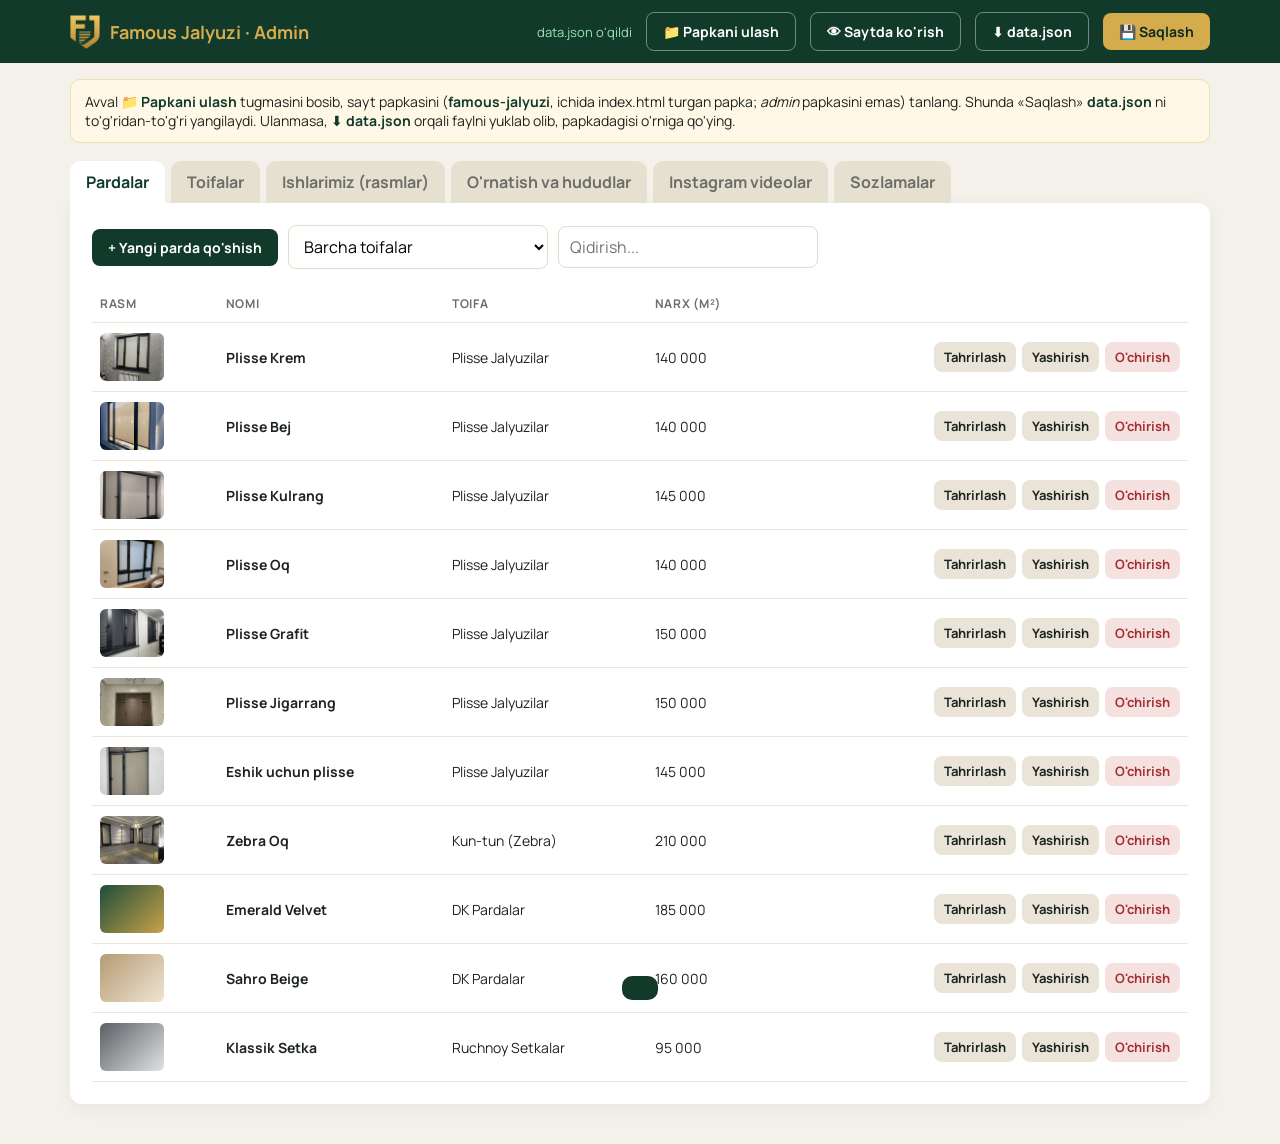
==== admin/index.html @ 42c47791 "Admin /admin manzilida; kalkulyator va Instagram tugmasi olib tashlandi Co-Authored-By: Claude Opus " ====
<!doctype html>
<html lang="uz">
<head>
<meta charset="utf-8">
<meta name="viewport" content="width=device-width, initial-scale=1">
<meta name="robots" content="noindex,nofollow">
<link rel="icon" type="image/png" href="../images/favicon.png">
<title>Admin | Famous Jalyuzi</title>
<link href="https://fonts.googleapis.com/css2?family=Manrope:wght@400;500;600;700;800&display=swap" rel="stylesheet">
<style>
:root{--green:#123a2b;--green-2:#1b4a37;--gold:#d4ac4c;--cream:#f6efdf;--line:#e3dccb;--ink:#1d2420;--muted:#6b6f68;--red:#a33030}
*{box-sizing:border-box}
body{margin:0;font-family:Manrope,system-ui,sans-serif;background:#f4f1ea;color:var(--ink)}
button,input,select,textarea{font:inherit}
.top{background:var(--green);color:#fff;position:sticky;top:0;z-index:10}
.top__in{max-width:1180px;margin:auto;padding:12px 20px;display:flex;align-items:center;gap:14px;flex-wrap:wrap}
.top h1{font-size:18px;margin:0 auto 0 0;color:var(--gold)}
.st{font-size:13px;color:#c9d6cc}
.st.dirty{color:#ffd27a}.st.ok{color:#9be3b5}
.btn{border:0;border-radius:8px;padding:9px 16px;font-weight:700;cursor:pointer;font-size:14px;background:#e9e4d7;color:var(--ink)}
.btn:hover{filter:brightness(.96)}
.btn--gold{background:var(--gold);color:#0c2a1f}
.btn--green{background:var(--green);color:#fff}
.btn--ghost{background:transparent;color:#fff;border:1.5px solid rgba(255,255,255,.4)}
.btn--red{background:#f6e1e1;color:var(--red)}
.btn--sm{padding:6px 10px;font-size:13px}
.tabs{max-width:1180px;margin:18px auto 0;padding:0 20px;display:flex;gap:6px;flex-wrap:wrap}
.tab{padding:10px 16px;border-radius:10px 10px 0 0;background:#e6e0d1;border:0;cursor:pointer;font-weight:700;color:var(--muted)}
.tab.on{background:#fff;color:var(--green)}
.panel{max-width:1180px;margin:0 auto 40px;padding:0 20px}
.box{background:#fff;border-radius:0 12px 12px 12px;padding:22px;box-shadow:0 4px 18px rgba(0,0,0,.05)}
.note{background:#fff8e6;border:1px solid #f0dfaf;border-radius:10px;padding:12px 14px;margin:16px auto 0;max-width:1140px;font-size:14px}
.note b{color:var(--green)}
.bar{display:flex;gap:10px;align-items:center;flex-wrap:wrap;margin-bottom:16px}
.bar input,.bar select{max-width:260px}
table{width:100%;border-collapse:collapse}
th,td{text-align:left;padding:10px 8px;border-bottom:1px solid #eee7d8;vertical-align:middle;font-size:14px}
th{font-size:12px;text-transform:uppercase;letter-spacing:.06em;color:var(--muted)}
.th{width:64px;height:48px;border-radius:6px;object-fit:cover;background:linear-gradient(135deg,var(--c1,#ccc),var(--c2,#eee));display:block}
.acts{display:flex;gap:6px;justify-content:flex-end;flex-wrap:wrap}
.muted{color:var(--muted)}
.off{opacity:.45}
label{display:grid;gap:5px;font-size:13px;font-weight:700;color:#3b423d}
input,select,textarea{width:100%;border:1.5px solid var(--line);border-radius:8px;padding:9px 11px;background:#fff;outline:none}
input:focus,select:focus,textarea:focus{border-color:var(--gold)}
input[type=color]{padding:2px;height:40px}
input[type=checkbox]{width:auto}
.chk{display:flex;align-items:center;gap:8px;font-weight:600}
.g2{display:grid;grid-template-columns:1fr 1fr;gap:14px}
.g3{display:grid;grid-template-columns:1fr 1fr 1fr;gap:14px}
.form{display:grid;gap:14px}
.dlg{position:fixed;inset:0;background:rgba(10,30,22,.55);display:none;place-items:center;z-index:20;padding:16px}
.dlg.open{display:grid}
.dlg__b{background:#fff;border-radius:14px;padding:24px;width:min(560px,100%);max-height:92vh;overflow:auto}
.dlg__b h2{margin:0 0 14px;color:var(--green)}
.pv{display:flex;gap:12px;align-items:center}
.pv img,.pv .ph{width:120px;height:90px;object-fit:cover;border-radius:8px;background:#eee}
.vid{display:flex;align-items:center;gap:12px;padding:12px;border:1px solid #eee7d8;border-radius:10px;margin-bottom:10px}
.vid__i{width:44px;height:44px;border-radius:10px;flex:none;background:radial-gradient(circle at 30% 107%,#fdf497 0%,#fd5949 45%,#d6249f 60%,#285aeb 90%)}
.vid__t{flex:1;min-width:0}
.vid__t a{font-size:13px;color:var(--muted);word-break:break-all}
.toast{position:fixed;left:50%;bottom:20px;transform:translateX(-50%) translateY(120px);background:var(--green);color:#fff;padding:12px 18px;border-radius:10px;font-weight:600;transition:.3s;z-index:30;max-width:90vw}
.toast.on{transform:translateX(-50%)}
.toast.bad{background:var(--red)}
.ggrid{display:grid;grid-template-columns:repeat(auto-fill,minmax(170px,1fr));gap:14px}
.gi{border:1px solid #eee7d8;border-radius:10px;overflow:hidden;background:#faf8f3}
.gi img{width:100%;aspect-ratio:3/4;object-fit:cover;display:block}
.gi input{border:0;border-top:1px solid #eee7d8;border-radius:0;font-size:13px}
.gi .acts{padding:6px;justify-content:space-between}
.vpv{width:120px;aspect-ratio:9/16;flex:none;position:relative;overflow:hidden;border-radius:10px;background:#111}
.vpv iframe{position:absolute;left:-21.11%;top:-56px;width:142.22%;height:calc(100% + 476px);border:0;pointer-events:none}
.err{color:var(--red);font-size:13px;font-weight:600;min-height:1em}
@media(max-width:700px){.g2,.g3{grid-template-columns:1fr}.hide-sm{display:none}}
</style>
</head>
<body>

<div class="top"><div class="top__in">
  <h1 style="display:flex;align-items:center;gap:10px"><img src="../images/logo.png" alt="" style="height:34px">Famous Jalyuzi · Admin</h1>
  <span class="st" id="st">Yuklanmoqda...</span>
  <button class="btn btn--ghost" id="bConnect">📁 Papkani ulash</button>
  <button class="btn btn--ghost" id="bPreview">👁 Saytda ko'rish</button>
  <button class="btn btn--ghost" id="bDownload" title="data.json faylini yuklab olish">⬇ data.json</button>
  <button class="btn btn--gold" id="bSave">💾 Saqlash</button>
</div></div>

<div class="note" id="note"></div>

<div class="tabs" role="tablist">
  <button class="tab on" data-tab="prod">Pardalar</button>
  <button class="tab" data-tab="cats">Toifalar</button>
  <button class="tab" data-tab="gal">Ishlarimiz (rasmlar)</button>
  <button class="tab" data-tab="info">O'rnatish va hududlar</button>
  <button class="tab" data-tab="vids">Instagram videolar</button>
  <button class="tab" data-tab="set">Sozlamalar</button>
</div>

<div class="panel">
  <section class="box" data-p="prod">
    <div class="bar">
      <button class="btn btn--green" id="addProd">+ Yangi parda qo'shish</button>
      <select id="fCat"></select>
      <input id="fQ" placeholder="Qidirish...">
    </div>
    <table><thead><tr><th>Rasm</th><th>Nomi</th><th class="hide-sm">Toifa</th><th>Narx (m²)</th><th></th></tr></thead><tbody id="tProd"></tbody></table>
  </section>

  <section class="box" data-p="cats" hidden>
    <div class="bar"><button class="btn btn--green" id="addCat">+ Yangi toifa</button><span class="muted">“Bosh sahifada” belgilangan toifalar “Eng xaridorgir toifalar” blokida chiqadi.</span></div>
    <table><thead><tr><th>Rasm</th><th>Nomi</th><th>Mahsulot</th><th>Bosh sahifada</th><th></th></tr></thead><tbody id="tCat"></tbody></table>
  </section>

  <section class="box" data-p="vids" hidden>
    <form class="form" id="vForm">
      <div class="g2">
        <label>Instagram havolasi (Reels yoki post)<input id="vUrl" placeholder="https://www.instagram.com/reel/XXXXXXXX/" required></label>
        <label>Sarlavha (ixtiyoriy)<input id="vTitle" placeholder="Masalan: Plisse o'rnatish"></label>
      </div>
      <div><button class="btn btn--green">+ Video qo'shish</button> <span class="err" id="vErr"></span></div>
    </form>
    <p class="muted">Instagram'da videoni oching → “…” → <b>Havolani nusxalash</b> → shu yerga qo'ying. Saytda faqat videoning o'zi chiqadi (Instagram sarlavhasi va izohlarsiz). Sahifa ochiq (public) bo'lishi kerak.</p>
    <div id="vList"></div>
  </section>

  <section class="box" data-p="gal" hidden>
    <div class="bar">
      <label class="btn btn--green" style="display:inline-block;cursor:pointer">+ Rasm qo'shish<input type="file" accept="image/*" id="gFile" multiple hidden></label>
      <span class="muted">Bir nechta rasmni birdan tanlash mumkin. «Bizning ishlar» bo'limida chiqadi.</span>
    </div>
    <div class="ggrid" id="gList"></div>
  </section>

  <section class="box" data-p="info" hidden>
    <form class="form" id="iForm">
      <label>O'rnatish qadamlari — har qatorda bitta: <i>Sarlavha | matn</i><textarea rows="6" data-i="steps"></textarea></label>
      <label>O'lchash bo'yicha maslahatlar — har qatorda bitta: <i>Sarlavha | matn</i><textarea rows="7" data-i="measureTips"></textarea></label>
      <label>Xizmat hududlari (joy nomlari) — har qatorda bitta<textarea rows="8" data-i="areas"></textarea></label>
      <label>Hududlar ostidagi izoh<input data-i="areasNote"></label>
    </form>
  </section>

  <section class="box" data-p="set" hidden>
    <form class="form" id="sForm"></form>
  </section>
</div>

<div class="dlg" id="dProd"><div class="dlg__b">
  <h2 id="dpT">Parda</h2>
  <form class="form" id="pForm">
    <label>Nomi<input name="name" required></label>
    <div class="g2">
      <label>Toifa<select name="cat" id="pCat"></select></label>
      <label>Narx, so'm / m²<input name="price" type="number" min="0" step="1000"></label>
    </div>
    <label>Qisqa tavsif<textarea name="desc" rows="2"></textarea></label>
    <div class="pv"><img id="pImg" alt="" hidden><div class="ph" id="pPh"></div>
      <div class="form" style="gap:8px"><label>Rasm<input type="file" accept="image/*" id="pFile"></label><button type="button" class="btn btn--sm btn--red" id="pImgDel">Rasmni olib tashlash</button></div>
    </div>
    <div class="g3">
      <label>Rang 1 (rasm bo'lmasa)<input type="color" name="c1"></label>
      <label>Rang 2<input type="color" name="c2"></label>
      <label class="chk" style="align-self:end"><input type="checkbox" name="hidden"> Saytda yashirish</label>
    </div>
    <div class="acts"><button type="button" class="btn" data-x>Bekor</button><button class="btn btn--gold">Tayyor</button></div>
  </form>
</div></div>

<div class="dlg" id="dCat"><div class="dlg__b">
  <h2>Toifa</h2>
  <form class="form" id="cForm">
    <label>Nomi<input name="name" required></label>
    <div class="g3">
      <label>Chizma turi<select name="style">
        <option value="drape">Parda (DK)</option><option value="pleat">Plisse</option><option value="roll">Rulon</option>
        <option value="zebra">Zebra</option><option value="mesh">Setka</option><option value="slats">Jalyuzi</option></select></label>
      <label>Rang 1<input type="color" name="c1"></label>
      <label>Rang 2<input type="color" name="c2"></label>
    </div>
    <div class="pv"><img id="cImg" alt="" hidden><div class="ph" id="cPh"></div>
      <div class="form" style="gap:8px"><label>Rasm<input type="file" accept="image/*" id="cFile"></label><button type="button" class="btn btn--sm btn--red" id="cImgDel">Rasmni olib tashlash</button></div>
    </div>
    <label class="chk"><input type="checkbox" name="featured"> Bosh sahifadagi “Eng xaridorgir toifalar”da ko'rsatish</label>
    <div class="acts"><button type="button" class="btn" data-x>Bekor</button><button class="btn btn--gold">Tayyor</button></div>
  </form>
</div></div>

<div class="toast" id="toast"></div>

<script>
(function(){
"use strict";
var DRAFT="fj_admin_draft", PREVIEW="fj_preview";
var data=null, dir=null, dirty=false, editP=null, editC=null, pImg="", cImg="";

function $(s,r){return (r||document).querySelector(s)}
function $$(s,r){return Array.prototype.slice.call((r||document).querySelectorAll(s))}
function esc(s){return String(s==null?"":s).replace(/[&<>"']/g,function(c){return {"&":"&amp;","<":"&lt;",">":"&gt;",'"':"&quot;","'":"&#39;"}[c]})}
function fmt(n){return String(n||0).replace(/\B(?=(\d{3})+(?!\d))/g," ")}
function uid(){return Date.now().toString(36)+Math.random().toString(36).slice(2,6)}
function slug(s){return String(s).toLowerCase().replace(/['`ʻʼ’]/g,"").replace(/[^a-z0-9]+/g,"-").replace(/^-|-$/g,"")||"rasm"}
function toast(m,bad){var t=$("#toast");t.textContent=m;t.className="toast on"+(bad?" bad":"");clearTimeout(toast.t);toast.t=setTimeout(function(){t.className="toast"},3500)}
function catOf(id){return data.categories.filter(function(c){return c.id===id})[0]||{}}
function igPermalink(url){
  var m=String(url||"").match(/instagram\.com\/(?:[A-Za-z0-9_.]+\/)?(p|reel|reels|tv)\/([A-Za-z0-9_-]+)/i);
  if(!m) return null; var k=m[1].toLowerCase()==="reels"?"reel":m[1].toLowerCase();
  return "https://www.instagram.com/"+k+"/"+m[2]+"/";
}
function norm(d){
  d=d||{}; d.settings=d.settings||{}; ["categories","products","videos","gallery","steps","measureTips","areas"].forEach(function(k){ d[k]=d[k]||[]; }); return d;
}

/* holat */
function setSt(t,cls){var s=$("#st");s.textContent=t;s.className="st "+(cls||"")}
function touch(){
  dirty=true; setSt("Saqlanmagan o'zgarishlar bor","dirty");
  try{localStorage.setItem(DRAFT,JSON.stringify(data))}catch(e){}
}
window.addEventListener("beforeunload",function(e){ if(dirty){e.preventDefault();e.returnValue=""} });

function renderNote(){
  var n=$("#note");
  if(dir) n.innerHTML="✅ Papka ulangan: <b>"+esc(dir.name)+"</b>. «Saqlash» bosilganda <b>data.json</b> va rasmlar shu papkaga yoziladi.";
  else n.innerHTML="Avval <b>📁 Papkani ulash</b> tugmasini bosib, sayt papkasini (<b>famous-jalyuzi</b>, ichida index.html turgan papka; <i>admin</i> papkasini emas) tanlang. Shunda «Saqlash» <b>data.json</b> ni to'g'ridan-to'g'ri yangilaydi. Ulanmasa, <b>⬇ data.json</b> orqali faylni yuklab olib, papkadagisi o'rniga qo'ying.";
}

/* rasmni kichraytirish (900px, jpeg) */
function resize(file){
  return new Promise(function(res,rej){
    var fr=new FileReader();
    fr.onload=function(){ var im=new Image(); im.onload=function(){
      var max=1200, w=im.width, h=im.height, k=Math.min(1,max/Math.max(w,h));
      var c=document.createElement("canvas"); c.width=Math.round(w*k); c.height=Math.round(h*k);
      c.getContext("2d").drawImage(im,0,0,c.width,c.height); res(c.toDataURL("image/jpeg",.82));
    }; im.onerror=rej; im.src=fr.result; };
    fr.onerror=rej; fr.readAsDataURL(file);
  });
}
function imgSrc(p){ p=p||""; return (!p||/^(data:|https?:|blob:|\/)/.test(p))?p:"../"+p; }  /* admin /admin/ ichida turadi */

/* PARDALAR */
function fillCatSel(sel,val,all){
  sel.innerHTML=(all?'<option value="">Barcha toifalar</option>':"")+data.categories.map(function(c){return '<option value="'+esc(c.id)+'">'+esc(c.name)+'</option>'}).join("");
  if(val!=null) sel.value=val;
}
function renderProd(){
  var f=$("#fCat").value, q=$("#fQ").value.trim().toLowerCase();
  var list=data.products.filter(function(p){return (!f||p.cat===f)&&(!q||String(p.name).toLowerCase().indexOf(q)>=0)});
  $("#tProd").innerHTML=list.map(function(p){
    var c=catOf(p.cat);
    var th=p.img?'<img class="th" src="'+esc(imgSrc(p.img))+'" alt="">':'<span class="th" style="--c1:'+esc(p.c1||c.c1)+';--c2:'+esc(p.c2||c.c2)+'"></span>';
    return '<tr class="'+(p.hidden?"off":"")+'"><td>'+th+'</td><td><b>'+esc(p.name)+'</b>'+(p.hidden?' <span class="muted">(yashirin)</span>':'')+'</td><td class="hide-sm">'+esc(c.name||"—")+'</td><td>'+(p.price?fmt(p.price):"—")+'</td>'+
      '<td><div class="acts"><button class="btn btn--sm" data-pe="'+esc(p.id)+'">Tahrirlash</button><button class="btn btn--sm" data-ph="'+esc(p.id)+'">'+(p.hidden?"Ko'rsatish":"Yashirish")+'</button><button class="btn btn--sm btn--red" data-pd="'+esc(p.id)+'">O\'chirish</button></div></td></tr>';
  }).join("")||'<tr><td colspan="5" class="muted">Hali parda yo\'q. «+ Yangi parda qo\'shish» ni bosing.</td></tr>';
}
function showPv(img,el,ph){ el.hidden=!img; ph.hidden=!!img; if(img) el.src=imgSrc(img); }
function openProd(id){
  if(!data.categories.length){ toast("Avval «Toifalar» bo'limida toifa qo'shing",true); return; }
  editP=id; var p=data.products.filter(function(x){return x.id===id})[0]||{};
  var f=$("#pForm"); fillCatSel($("#pCat"),p.cat||($("#fCat").value||data.categories[0].id));
  var c=catOf(f.cat.value);
  f.name.value=p.name||""; f.price.value=p.price||""; f.desc.value=p.desc||"";
  f.c1.value=p.c1||c.c1||"#b9a98c"; f.c2.value=p.c2||c.c2||"#efe8da"; f.hidden.checked=!!p.hidden;
  pImg=p.img||""; showPv(pImg,$("#pImg"),$("#pPh")); $("#pFile").value="";
  $("#dpT").textContent=id?"Pardani tahrirlash":"Yangi parda";
  $("#dProd").classList.add("open"); f.name.focus();
}
$("#pForm").addEventListener("submit",function(e){
  e.preventDefault(); var f=e.target;
  var p=data.products.filter(function(x){return x.id===editP})[0];
  if(!p){ p={id:slug(f.name.value)+"-"+uid()}; data.products.unshift(p); }
  p.name=f.name.value.trim(); p.cat=f.cat.value; p.price=+f.price.value||0; p.desc=f.desc.value.trim();
  p.c1=f.c1.value; p.c2=f.c2.value; p.img=pImg; p.hidden=f.hidden.checked;
  $("#dProd").classList.remove("open"); touch(); renderAll(); toast("Parda saqlandi (oxirida «💾 Saqlash» ni bosing)");
});
$("#pFile").addEventListener("change",function(e){ var fl=e.target.files[0]; if(!fl) return; resize(fl).then(function(d){ pImg=d; showPv(pImg,$("#pImg"),$("#pPh")); }).catch(function(){toast("Rasmni o'qib bo'lmadi",true)}); });
$("#pImgDel").addEventListener("click",function(){ pImg=""; showPv("",$("#pImg"),$("#pPh")); $("#pFile").value=""; });

/* TOIFALAR */
function renderCats(){
  $("#tCat").innerHTML=data.categories.map(function(c,i){
    var n=data.products.filter(function(p){return p.cat===c.id}).length;
    var th=c.img?'<img class="th" src="'+esc(imgSrc(c.img))+'" alt="">':'<span class="th" style="--c1:'+esc(c.c1)+';--c2:'+esc(c.c2)+'"></span>';
    return '<tr><td>'+th+'</td><td><b>'+esc(c.name)+'</b></td><td>'+n+'</td><td><input type="checkbox" data-cf="'+esc(c.id)+'"'+(c.featured?" checked":"")+'></td>'+
      '<td><div class="acts"><button class="btn btn--sm" data-cu="'+i+'" '+(i?"":"disabled")+'>↑</button><button class="btn btn--sm" data-ce="'+esc(c.id)+'">Tahrirlash</button><button class="btn btn--sm btn--red" data-cd="'+esc(c.id)+'">O\'chirish</button></div></td></tr>';
  }).join("")||'<tr><td colspan="5" class="muted">Toifa yo\'q.</td></tr>';
}
function openCat(id){
  editC=id; var c=data.categories.filter(function(x){return x.id===id})[0]||{style:"drape",c1:"#1f4d3a",c2:"#c9a24a"};
  var f=$("#cForm"); f.name.value=c.name||""; f.style.value=c.style||"roll"; f.c1.value=c.c1||"#b9a98c"; f.c2.value=c.c2||"#efe8da"; f.featured.checked=!!c.featured;
  cImg=c.img||""; showPv(cImg,$("#cImg"),$("#cPh")); $("#cFile").value="";
  $("#dCat").classList.add("open"); f.name.focus();
}
$("#cForm").addEventListener("submit",function(e){
  e.preventDefault(); var f=e.target;
  var c=data.categories.filter(function(x){return x.id===editC})[0];
  if(!c){ var id=slug(f.name.value); if(data.categories.some(function(x){return x.id===id})) id+="-"+uid(); c={id:id}; data.categories.push(c); }
  c.name=f.name.value.trim(); c.style=f.style.value; c.c1=f.c1.value; c.c2=f.c2.value; c.img=cImg; c.featured=f.featured.checked;
  $("#dCat").classList.remove("open"); touch(); renderAll();
});
$("#cFile").addEventListener("change",function(e){ var fl=e.target.files[0]; if(!fl) return; resize(fl).then(function(d){ cImg=d; showPv(cImg,$("#cImg"),$("#cPh")); }); });
$("#cImgDel").addEventListener("click",function(){ cImg=""; showPv("",$("#cImg"),$("#cPh")); $("#cFile").value=""; });

/* VIDEOLAR */
function renderVids(){
  $("#vList").innerHTML=data.videos.map(function(v,i){
    var ok=igPermalink(v.url);
    return '<div class="vid">'+(ok?'<div class="vpv"><iframe src="'+esc(ok)+'embed/" loading="lazy" scrolling="no" title="Video"></iframe></div>':'<span class="vid__i"></span>')+'<div class="vid__t"><b>'+esc(v.title||"Sarlavhasiz video")+'</b><br><a href="'+esc(v.url)+'" target="_blank" rel="noopener">'+esc(v.url)+'</a>'+(ok?"":' <span class="err">havola noto\'g\'ri</span>')+'</div>'+
      '<div class="acts"><button class="btn btn--sm" data-vu="'+i+'" '+(i?"":"disabled")+'>↑</button><button class="btn btn--sm" data-vt="'+i+'">Sarlavha</button><button class="btn btn--sm btn--red" data-vd="'+i+'">O\'chirish</button></div></div>';
  }).join("")||'<p class="muted">Hali video qo\'shilmagan.</p>';
}
$("#vForm").addEventListener("submit",function(e){
  e.preventDefault(); var u=$("#vUrl").value.trim(), link=igPermalink(u);
  if(!link){ $("#vErr").textContent="Bu Instagram post yoki Reels havolasi emas"; return; }
  if(data.videos.some(function(v){return igPermalink(v.url)===link})){ $("#vErr").textContent="Bu video allaqachon qo'shilgan"; return; }
  $("#vErr").textContent=""; data.videos.unshift({id:uid(),url:link,title:$("#vTitle").value.trim()});
  $("#vUrl").value=""; $("#vTitle").value=""; touch(); renderVids(); toast("Video qo'shildi");
});

/* ISHLARIMIZ (galereya) */
function renderGal(){
  $("#gList").innerHTML=data.gallery.map(function(g,i){
    return '<div class="gi"><img src="'+esc(imgSrc(g.img))+'" alt=""><input data-gt="'+i+'" value="'+esc(g.title||"")+'" placeholder="Izoh (masalan: Plisse, Yunusobod)">'+
      '<div class="acts"><span><button class="btn btn--sm" data-gu="'+i+'" '+(i?"":"disabled")+'>←</button> <button class="btn btn--sm" data-gd2="'+i+'" '+(i<data.gallery.length-1?"":"disabled")+'>→</button></span><button class="btn btn--sm btn--red" data-gd="'+i+'">O\'chirish</button></div></div>';
  }).join("")||'<p class="muted">Hali rasm yo\'q.</p>';
}
$("#gFile").addEventListener("change",async function(e){
  var fs=Array.prototype.slice.call(e.target.files);
  for(var i=0;i<fs.length;i++){ try{ data.gallery.unshift({img:await resize(fs[i]),title:""}); }catch(x){ toast("Rasmni o'qib bo'lmadi",true); } }
  e.target.value=""; touch(); renderGal(); if(fs.length) toast(fs.length+" ta rasm qo'shildi");
});
$("#gList").addEventListener("input",function(e){ var i=e.target.dataset.gt; if(i==null) return; data.gallery[+i].title=e.target.value; touch(); });

/* O'RNATISH VA HUDUDLAR */
function toLines(a){ return (a||[]).map(function(x){ return typeof x==="string"?x:(x.title+(x.text?" | "+x.text:"")); }).join("\n"); }
function fromPairs(t){ return t.split("\n").map(function(l){ l=l.trim(); if(!l) return null; var k=l.indexOf("|"); return k<0?{title:l,text:""}:{title:l.slice(0,k).trim(),text:l.slice(k+1).trim()}; }).filter(Boolean); }
function renderInfo(){
  $("[data-i=steps]").value=toLines(data.steps);
  $("[data-i=measureTips]").value=toLines(data.measureTips);
  $("[data-i=areas]").value=toLines(data.areas);
  $("[data-i=areasNote]").value=data.settings.areasNote||"";
}
$("#iForm").addEventListener("input",function(e){
  var k=e.target.dataset.i; if(!k) return; var v=e.target.value;
  if(k==="areasNote") data.settings.areasNote=v;
  else if(k==="areas") data.areas=v.split("\n").map(function(x){return x.trim()}).filter(Boolean);
  else data[k]=fromPairs(v);
  touch();
});

/* SOZLAMALAR */
var FIELDS=[
  ["heroTitle","Bosh sahifa sarlavhasi"],["heroText","Sarlavha ostidagi matn","ta"],
  ["phone","Telefon"],["address","Manzil"],["workTime","Ish vaqti"],
  ["telegram","Telegram (username, masalan famous_jalyuzi)"],["instagram","Instagram (username yoki havola)"],
  ["mapUrl","Xarita havolasi (Google/Yandex xarita → Ulashish → Embed/iframe kodi yoki src havolasi)","ta"],
  ["workshopText","«Bizning Sex» matni","ta"],
  ["leadEndpoint","Ariza yuboriladigan manzil (Formspree va h.k., ixtiyoriy). Bo'sh bo'lsa ariza Telegram orqali keladi"]
];
function renderSet(){
  var s=data.settings;
  $("#sForm").innerHTML=FIELDS.map(function(f){
    return '<label>'+esc(f[1])+(f[2]?'<textarea rows="3" data-s="'+f[0]+'">'+esc(s[f[0]]||"")+'</textarea>':'<input data-s="'+f[0]+'" value="'+esc(s[f[0]]||"")+'">')+'</label>';
  }).join("")+
  '<div class="pv"><img id="hImg" alt="" hidden><div class="ph" id="hPh"></div><div class="form" style="gap:8px"><label>Bosh sahifa rasmi (keng, gorizontal)<input type="file" accept="image/*" id="hFile"></label><button type="button" class="btn btn--sm btn--red" id="hDel">Rasmni olib tashlash</button></div></div>';
  showPv(s.heroImg,$("#hImg"),$("#hPh"));
}
$("#sForm").addEventListener("input",function(e){ var k=e.target.dataset.s; if(!k) return; data.settings[k]=e.target.value; touch(); });
$("#sForm").addEventListener("change",function(e){
  if(e.target.id!=="hFile") return; var fl=e.target.files[0]; if(!fl) return;
  resize(fl).then(function(d){ data.settings.heroImg=d; showPv(d,$("#hImg"),$("#hPh")); touch(); });
});
$("#sForm").addEventListener("click",function(e){ if(e.target.id==="hDel"){ data.settings.heroImg=""; showPv("",$("#hImg"),$("#hPh")); touch(); } });

function renderAll(){ fillCatSel($("#fCat"),$("#fCat").value,true); renderProd(); renderCats(); renderGal(); renderInfo(); renderVids(); renderSet(); renderNote(); }

/* tugmalar */
document.addEventListener("click",function(e){
  var t=e.target.closest("button,input[type=checkbox]"); if(!t) return; var d=t.dataset;
  if(d.tab){ $$(".tab").forEach(function(b){b.classList.toggle("on",b===t)}); $$("[data-p]").forEach(function(p){p.hidden=p.dataset.p!==d.tab}); return; }
  if(d.x!=null){ t.closest(".dlg").classList.remove("open"); return; }
  if(d.pe) return openProd(d.pe);
  if(d.ph){ var p=data.products.filter(function(x){return x.id===d.ph})[0]; p.hidden=!p.hidden; touch(); renderProd(); return; }
  if(d.pd){ var p2=data.products.filter(function(x){return x.id===d.pd})[0]; if(confirm("«"+p2.name+"» o'chirilsinmi?")){ data.products=data.products.filter(function(x){return x!==p2}); touch(); renderAll(); } return; }
  if(d.ce) return openCat(d.ce);
  if(d.cf){ catOf(d.cf).featured=t.checked; touch(); return; }
  if(d.cu){ var i=+d.cu, a=data.categories; a.splice(i-1,0,a.splice(i,1)[0]); touch(); renderAll(); return; }
  if(d.cd){ var n=data.products.filter(function(x){return x.cat===d.cd}).length;
    if(n){ toast("Bu toifada "+n+" ta parda bor. Avval ularni o'chiring yoki boshqa toifaga o'tkazing",true); return; }
    if(confirm("Toifa o'chirilsinmi?")){ data.categories=data.categories.filter(function(x){return x.id!==d.cd}); touch(); renderAll(); } return; }
  if(d.gu){ var gi=+d.gu, ga=data.gallery; ga.splice(gi-1,0,ga.splice(gi,1)[0]); touch(); renderGal(); return; }
  if(d.gd2){ var gj=+d.gd2, gb=data.gallery; gb.splice(gj+1,0,gb.splice(gj,1)[0]); touch(); renderGal(); return; }
  if(d.gd){ if(confirm("Rasm galereyadan o'chirilsinmi?")){ data.gallery.splice(+d.gd,1); touch(); renderGal(); } return; }
  if(d.vu){ var j=+d.vu, v=data.videos; v.splice(j-1,0,v.splice(j,1)[0]); touch(); renderVids(); return; }
  if(d.vt){ var vv=data.videos[+d.vt]; var nt=prompt("Video sarlavhasi:",vv.title||""); if(nt!=null){ vv.title=nt.trim(); touch(); renderVids(); } return; }
  if(d.vd){ if(confirm("Video ro'yxatdan o'chirilsinmi?")){ data.videos.splice(+d.vd,1); touch(); renderVids(); } return; }
});
$("#addProd").addEventListener("click",function(){ openProd(null); });
$("#addCat").addEventListener("click",function(){ openCat(null); });
$("#fCat").addEventListener("change",renderProd);
$("#fQ").addEventListener("input",renderProd);
$$(".dlg").forEach(function(dl){ dl.addEventListener("click",function(e){ if(e.target===dl) dl.classList.remove("open"); }); });
document.addEventListener("keydown",function(e){ if(e.key==="Escape") $$(".dlg").forEach(function(dl){dl.classList.remove("open")}); });

/* papka (File System Access API) */
function idb(){return new Promise(function(res,rej){var r=indexedDB.open("fj_admin",1);r.onupgradeneeded=function(){r.result.createObjectStore("h")};r.onsuccess=function(){res(r.result)};r.onerror=function(){rej(r.error)}})}
function idbGet(){return idb().then(function(db){return new Promise(function(res){var q=db.transaction("h").objectStore("h").get("dir");q.onsuccess=function(){res(q.result)};q.onerror=function(){res(null)}})}).catch(function(){return null})}
function idbSet(h){return idb().then(function(db){return new Promise(function(res){var tx=db.transaction("h","readwrite");tx.objectStore("h").put(h,"dir");tx.oncomplete=res;tx.onerror=res})}).catch(function(){})}
async function perm(h,ask){ var o={mode:"readwrite"}; if(await h.queryPermission(o)==="granted") return true; return ask?(await h.requestPermission(o))==="granted":false; }
async function readDirJson(h){ var fh=await h.getFileHandle("data.json"); return JSON.parse(await (await fh.getFile()).text()); }

$("#bConnect").addEventListener("click",async function(){
  if(typeof window.showDirectoryPicker!=="function") return toast("Bu brauzer papka ulashni qo'llamaydi. Chrome yoki Edge ishlating",true);
  try{
    var h=await window.showDirectoryPicker({mode:"readwrite"});
    try{ await h.getFileHandle("index.html"); }catch(e){ if(!confirm("Bu papkada index.html yo'q. Baribir shu papkani ulaymi?")) return; }
    dir=h; await idbSet(h);
    try{ var d=await readDirJson(h); if(!dirty || confirm("Papkadagi data.json ni yuklaymi? (saqlanmagan o'zgarishlar yo'qoladi)")){ data=norm(d); dirty=false; localStorage.removeItem(DRAFT); setSt("data.json papkadan o'qildi","ok"); } }catch(e){}
    renderAll(); toast("Papka ulandi");
  }catch(e){ if(e&&e.name!=="AbortError") toast("Papkani ulab bo'lmadi",true); }
});

async function writeImg(dataUrl,name){
  var imgs=await dir.getDirectoryHandle("images",{create:true});
  var blob=await (await fetch(dataUrl)).blob();
  var fn=slug(name)+"-"+uid()+".jpg";
  var fh=await imgs.getFileHandle(fn,{create:true}); var w=await fh.createWritable(); await w.write(blob); await w.close();
  return "images/"+fn;
}
function json(){ return JSON.stringify(data,null,2)+"\n"; }

$("#bSave").addEventListener("click",async function(){
  if(!dir){ toast("Papka ulanmagan: data.json yuklab olinmoqda. Uni sayt papkasidagi data.json o'rniga qo'ying"); return download(); }
  try{
    if(!(await perm(dir,true))) return toast("Papkaga yozishga ruxsat berilmadi",true);
    setSt("Saqlanmoqda...");
    for(var i=0;i<data.products.length;i++){ var p=data.products[i]; if(p.img&&p.img.indexOf("data:")===0) p.img=await writeImg(p.img,p.name); }
    for(var j=0;j<data.categories.length;j++){ var c=data.categories[j]; if(c.img&&c.img.indexOf("data:")===0) c.img=await writeImg(c.img,"toifa-"+c.name); }
    for(var g=0;g<data.gallery.length;g++){ var gg=data.gallery[g]; if(gg.img&&gg.img.indexOf("data:")===0) gg.img=await writeImg(gg.img,"ish-"+(gg.title||"rasm")); }
    if(data.settings.heroImg&&data.settings.heroImg.indexOf("data:")===0) data.settings.heroImg=await writeImg(data.settings.heroImg,"hero");
    var fh=await dir.getFileHandle("data.json",{create:true}); var w=await fh.createWritable(); await w.write(json()); await w.close();
    dirty=false; localStorage.removeItem(DRAFT); setSt("Saqlandi ✓","ok"); renderAll(); toast("Saqlandi: data.json va rasmlar papkaga yozildi");
  }catch(e){ console.error(e); setSt("Saqlanmadi","dirty"); toast("Saqlab bo'lmadi: "+(e.message||e.name),true); }
});
function download(){
  var a=document.createElement("a"); a.href=URL.createObjectURL(new Blob([json()],{type:"application/json"})); a.download="data.json";
  document.body.appendChild(a); a.click(); a.remove(); setTimeout(function(){URL.revokeObjectURL(a.href)},1500);
}
$("#bDownload").addEventListener("click",download);
$("#bPreview").addEventListener("click",function(){
  try{ localStorage.setItem(PREVIEW,JSON.stringify(data)); }catch(e){ return toast("Ko'rib chiqish uchun xotira yetmadi (rasmlar juda ko'p). Avval saqlang",true); }
  window.open("../?preview=1","_blank");
});

/* boshlash: qoralama → ulangan papka → data.json (server orqali) */
(async function init(){
  var draft=null; try{ draft=JSON.parse(localStorage.getItem(DRAFT)); }catch(e){}
  var h=await idbGet(); if(h){ dir=h; }
  if(draft){ data=norm(draft); dirty=true; setSt("Saqlanmagan qoralama tiklandi","dirty"); }
  else{
    if(dir && await perm(dir,false)){ try{ data=norm(await readDirJson(dir)); setSt("data.json papkadan o'qildi","ok"); }catch(e){} }
    if(!data){ try{ var r=await fetch("../data.json?v="+Date.now(),{cache:"no-store"}); if(r.ok){ data=norm(await r.json()); setSt("data.json o'qildi","ok"); } }catch(e){} }
    if(!data){ data=norm(null); setSt("data.json topilmadi: papkani ulang","dirty"); }
  }
  if(dir && !(await perm(dir,false))) $("#note").dataset.reconnect="1";
  renderAll();
})();
})();
</script>
</body>
</html>
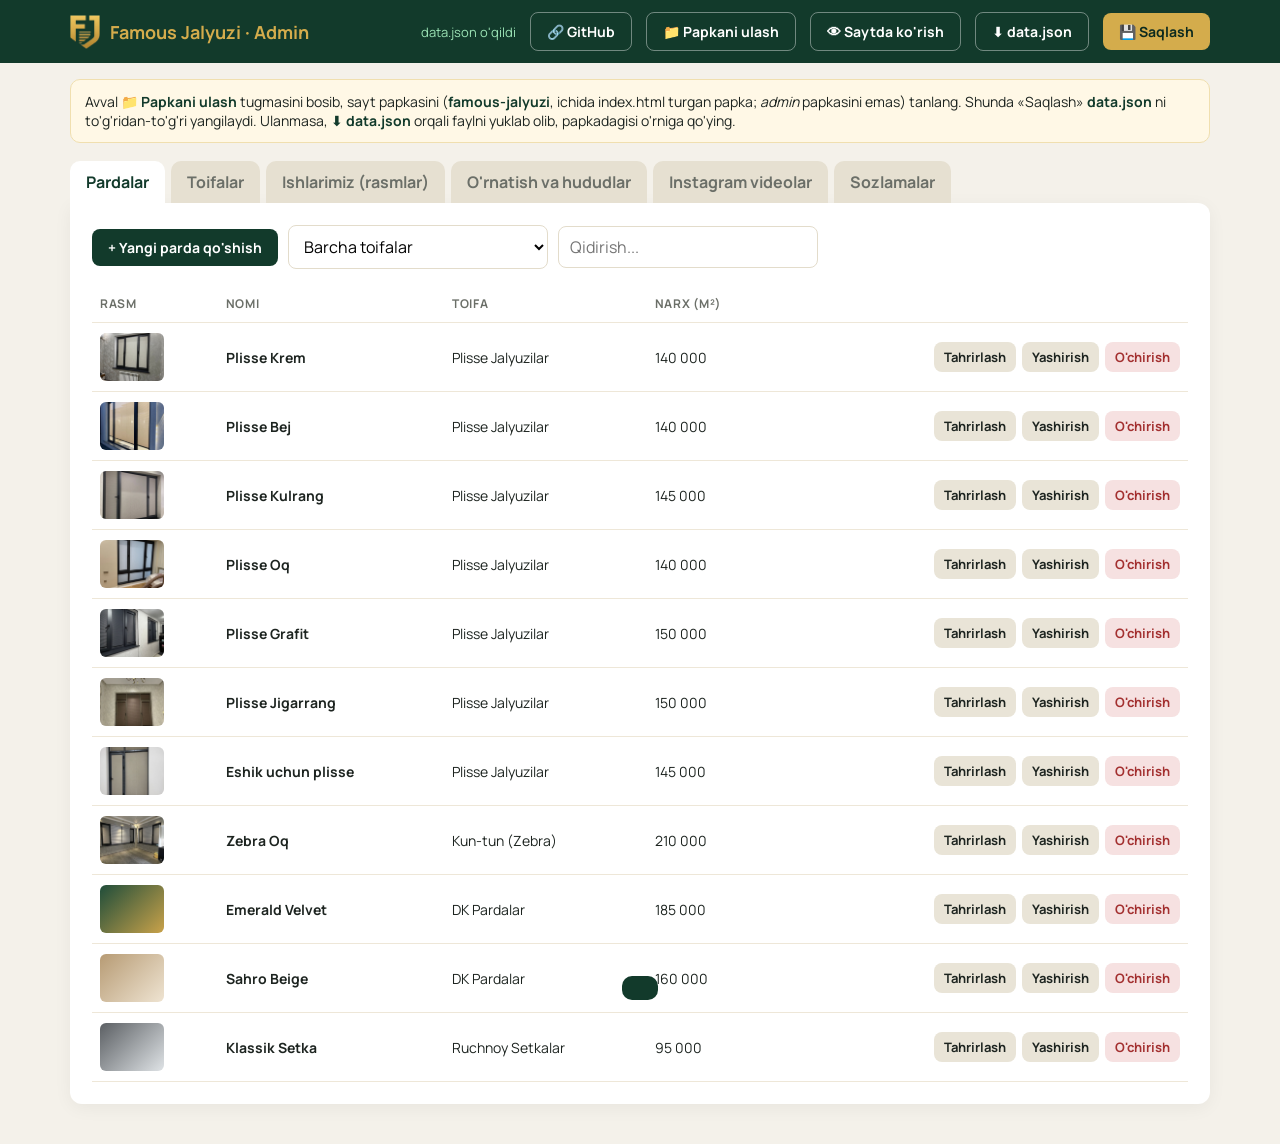
==== commit 1018afc8: "Admin: internetdan GitHub orqali saqlash; video kesish aniqlandi Co-Authored-By: Claude Opus 5.5 <no" ====
--- a/admin/index.html
+++ b/admin/index.html
@@ -78,6 +78,7 @@
 <div class="top"><div class="top__in">
   <h1 style="display:flex;align-items:center;gap:10px"><img src="../images/logo.png" alt="" style="height:34px">Famous Jalyuzi · Admin</h1>
   <span class="st" id="st">Yuklanmoqda...</span>
+  <button class="btn btn--ghost" id="bGh">🔗 GitHub</button>
   <button class="btn btn--ghost" id="bConnect">📁 Papkani ulash</button>
   <button class="btn btn--ghost" id="bPreview">👁 Saytda ko'rish</button>
   <button class="btn btn--ghost" id="bDownload" title="data.json faylini yuklab olish">⬇ data.json</button>
@@ -162,6 +163,19 @@
       <label class="chk" style="align-self:end"><input type="checkbox" name="hidden"> Saytda yashirish</label>
     </div>
     <div class="acts"><button type="button" class="btn" data-x>Bekor</button><button class="btn btn--gold">Tayyor</button></div>
+  </form>
+</div></div>
+
+<div class="dlg" id="dGh"><div class="dlg__b">
+  <h2>GitHub orqali saqlash</h2>
+  <p class="muted" style="margin-top:-6px">Shu ulansa, internetdagi admin paneldan «Saqlash» bosilganda o'zgarishlar GitHub'ga yoziladi va sayt (Vercel / GitHub Pages) 1–2 daqiqada o'zi yangilanadi. Token faqat shu brauzerda saqlanadi.</p>
+  <form class="form" id="ghForm">
+    <label>Repo<input name="repo" placeholder="abdurahmonpy/famous-jalyuzi" required></label>
+    <label>Branch<input name="branch" placeholder="main"></label>
+    <label>GitHub token<input name="token" type="password" autocomplete="off" placeholder="github_pat_..." required></label>
+    <p class="muted" style="font-size:13px;margin:0">Token olish: GitHub → Settings → Developer settings → <b>Fine-grained tokens</b> → Generate. «Repository access»da faqat shu repoini tanlang, «Permissions → Contents»ni <b>Read and write</b> qiling.</p>
+    <p class="err" id="ghErr"></p>
+    <div class="acts"><button type="button" class="btn btn--red" id="ghOff">Uzish</button><button type="button" class="btn" data-x>Bekor</button><button class="btn btn--gold">Ulash</button></div>
   </form>
 </div></div>
 
@@ -219,7 +233,8 @@
 
 function renderNote(){
   var n=$("#note");
-  if(dir) n.innerHTML="✅ Papka ulangan: <b>"+esc(dir.name)+"</b>. «Saqlash» bosilganda <b>data.json</b> va rasmlar shu papkaga yoziladi.";
+  if(gh()) n.innerHTML="✅ GitHub ulangan: <b>"+esc(gh().repo)+"</b>. «Saqlash» bosilganda o'zgarishlar GitHub'ga yoziladi, sayt 1–2 daqiqada yangilanadi.";
+  else if(dir) n.innerHTML="✅ Papka ulangan: <b>"+esc(dir.name)+"</b>. «Saqlash» bosilganda <b>data.json</b> va rasmlar shu papkaga yoziladi.";
   else n.innerHTML="Avval <b>📁 Papkani ulash</b> tugmasini bosib, sayt papkasini (<b>famous-jalyuzi</b>, ichida index.html turgan papka; <i>admin</i> papkasini emas) tanlang. Shunda «Saqlash» <b>data.json</b> ni to'g'ridan-to'g'ri yangilaydi. Ulanmasa, <b>⬇ data.json</b> orqali faylni yuklab olib, papkadagisi o'rniga qo'ying.";
 }
 
@@ -428,7 +443,66 @@
 }
 function json(){ return JSON.stringify(data,null,2)+"\n"; }
 
+/* ---------- GitHub orqali saqlash (backendsiz) ---------- */
+var GH_KEY="fj_github";
+function gh(){ try{ var g=JSON.parse(localStorage.getItem(GH_KEY)); return g&&g.repo&&g.token?g:null; }catch(e){ return null; } }
+function b64utf8(s){ return btoa(unescape(encodeURIComponent(s))); }
+function unb64utf8(s){ return decodeURIComponent(escape(atob(s.replace(/\s/g,"")))); }
+async function ghApi(path,opt){
+  var g=gh(); opt=opt||{};
+  var r=await fetch("https://api.github.com/repos/"+g.repo+"/contents/"+path+(opt.method?"":"?ref="+encodeURIComponent(g.branch||"main")),{
+    method:opt.method||"GET",
+    headers:{"Authorization":"Bearer "+g.token,"Accept":"application/vnd.github+json"},
+    body:opt.body?JSON.stringify(opt.body):undefined
+  });
+  if(r.status===404&&!opt.method) return null;
+  var j=await r.json().catch(function(){return {}});
+  if(!r.ok) throw new Error((j&&j.message)||("GitHub xatosi "+r.status));
+  return j;
+}
+async function ghPut(path,b64,msg){
+  var g=gh(), cur=await ghApi(path);
+  var body={message:msg,content:b64,branch:g.branch||"main"}; if(cur&&cur.sha) body.sha=cur.sha;
+  return ghApi(path,{method:"PUT",body:body});
+}
+async function ghImg(dataUrl,name){
+  var fn=slug(name)+"-"+uid()+".jpg";
+  await ghPut("images/"+fn,dataUrl.split(",")[1],"Admin: rasm "+fn);
+  return "images/"+fn;
+}
+async function ghLoad(){ var f=await ghApi("data.json"); return f?JSON.parse(unb64utf8(f.content)):null; }
+async function saveGitHub(){
+  setSt("GitHub'ga saqlanmoqda...");
+  for(var i=0;i<data.products.length;i++){ var p=data.products[i]; if(p.img&&p.img.indexOf("data:")===0) p.img=await ghImg(p.img,p.name); }
+  for(var j=0;j<data.categories.length;j++){ var c=data.categories[j]; if(c.img&&c.img.indexOf("data:")===0) c.img=await ghImg(c.img,"toifa-"+c.name); }
+  for(var k=0;k<data.gallery.length;k++){ var gg=data.gallery[k]; if(gg.img&&gg.img.indexOf("data:")===0) gg.img=await ghImg(gg.img,"ish-"+(gg.title||"rasm")); }
+  if(data.settings.heroImg&&data.settings.heroImg.indexOf("data:")===0) data.settings.heroImg=await ghImg(data.settings.heroImg,"hero");
+  await ghPut("data.json",b64utf8(json()),"Admin: ma'lumotlar yangilandi");
+  dirty=false; localStorage.removeItem(DRAFT); setSt("Saqlandi ✓","ok"); renderAll();
+  toast("Saqlandi! Sayt 1–2 daqiqada yangilanadi");
+}
+function openGh(){
+  var g=gh()||{}, f=$("#ghForm");
+  f.repo.value=g.repo||"abdurahmonpy/famous-jalyuzi"; f.branch.value=g.branch||"main"; f.token.value=g.token||""; $("#ghErr").textContent="";
+  $("#dGh").classList.add("open");
+}
+$("#bGh").addEventListener("click",openGh);
+$("#ghOff").addEventListener("click",function(){ localStorage.removeItem(GH_KEY); $("#dGh").classList.remove("open"); renderNote(); toast("GitHub uzildi"); });
+$("#ghForm").addEventListener("submit",async function(e){
+  e.preventDefault(); var f=e.target;
+  var g={repo:f.repo.value.trim().replace(/^https?:\/\/github\.com\//,"").replace(/\.git$|\/$/g,""),branch:f.branch.value.trim()||"main",token:f.token.value.trim()};
+  localStorage.setItem(GH_KEY,JSON.stringify(g)); $("#ghErr").textContent="Tekshirilmoqda...";
+  try{
+    var d=await ghLoad(); if(!d) throw new Error("Repoda data.json topilmadi");
+    $("#dGh").classList.remove("open");
+    if(!dirty){ data=norm(d); renderAll(); }
+    renderNote(); setSt("GitHub ulandi","ok"); toast("GitHub ulandi. Endi «Saqlash» saytni yangilaydi");
+  }catch(x){ localStorage.removeItem(GH_KEY); $("#ghErr").textContent="Ulanmadi: "+(x.message||x); }
+});
+
 $("#bSave").addEventListener("click",async function(){
+  if(gh()){ try{ await saveGitHub(); }catch(e){ console.error(e); setSt("Saqlanmadi","dirty"); toast("Saqlab bo'lmadi: "+(e.message||e.name),true); } return; }
+  if(!dir && !/^(localhost|127\.0\.0\.1)$/.test(location.hostname)){ toast("Internetda saqlash uchun avval «🔗 GitHub» ni ulang"); return openGh(); }
   if(!dir){ toast("Papka ulanmagan: data.json yuklab olinmoqda. Uni sayt papkasidagi data.json o'rniga qo'ying"); return download(); }
   try{
     if(!(await perm(dir,true))) return toast("Papkaga yozishga ruxsat berilmadi",true);
@@ -457,7 +531,8 @@
   var h=await idbGet(); if(h){ dir=h; }
   if(draft){ data=norm(draft); dirty=true; setSt("Saqlanmagan qoralama tiklandi","dirty"); }
   else{
-    if(dir && await perm(dir,false)){ try{ data=norm(await readDirJson(dir)); setSt("data.json papkadan o'qildi","ok"); }catch(e){} }
+    if(gh()){ try{ var gd=await ghLoad(); if(gd){ data=norm(gd); setSt("GitHub'dan o'qildi","ok"); } }catch(e){ console.warn(e); } }
+    if(!data && dir && await perm(dir,false)){ try{ data=norm(await readDirJson(dir)); setSt("data.json papkadan o'qildi","ok"); }catch(e){} }
     if(!data){ try{ var r=await fetch("../data.json?v="+Date.now(),{cache:"no-store"}); if(r.ok){ data=norm(await r.json()); setSt("data.json o'qildi","ok"); } }catch(e){} }
     if(!data){ data=norm(null); setSt("data.json topilmadi: papkani ulang","dirty"); }
   }
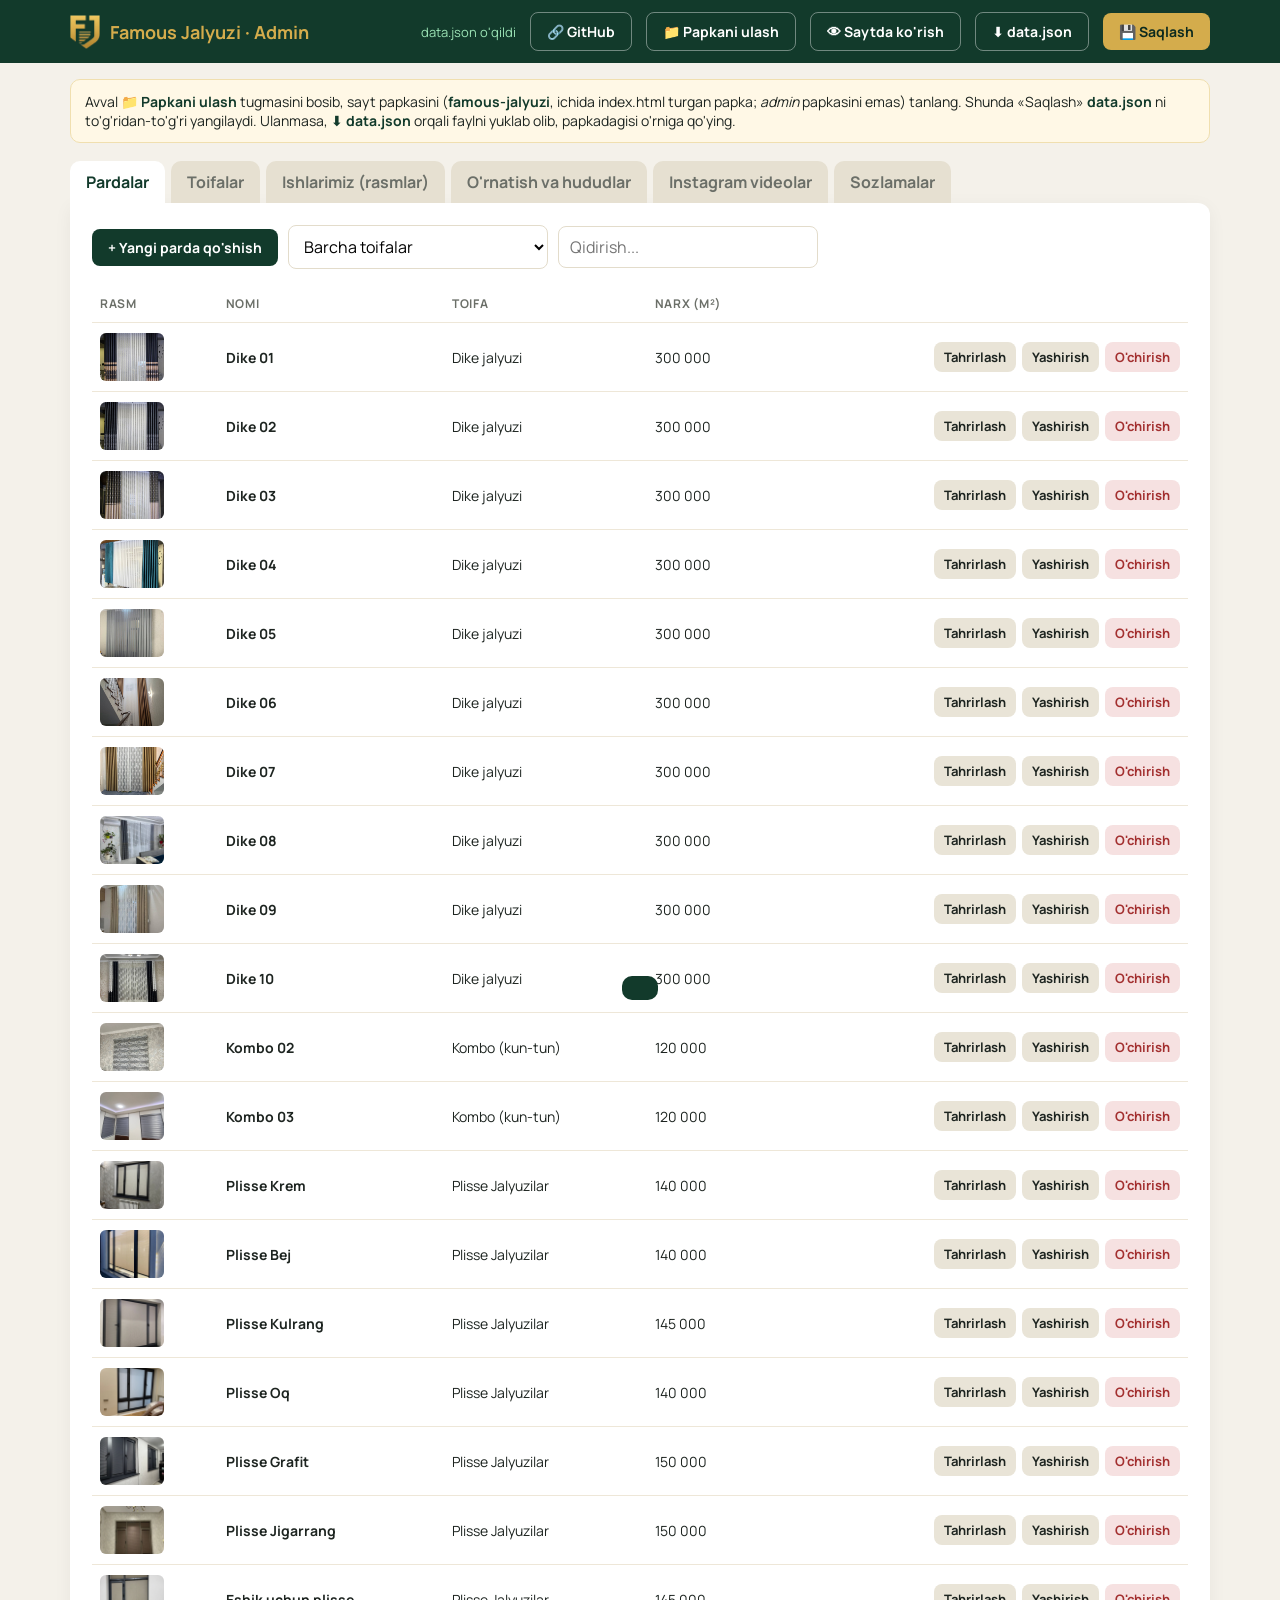
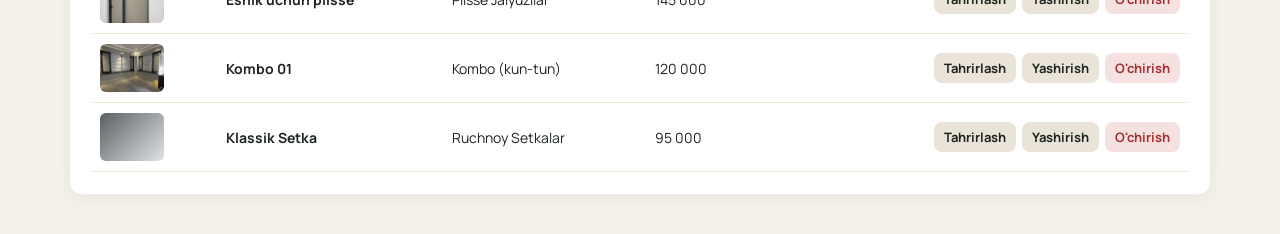
==== commit 64513ae7: "Kalkulyator (01 Dike, 02 Kombo, 03 Plisse, metrda), Dike/Kombo rasmlari, do'kon rasmi Co-Authored-By" ====
--- a/admin/index.html
+++ b/admin/index.html
@@ -108,7 +108,7 @@
 
   <section class="box" data-p="cats" hidden>
     <div class="bar"><button class="btn btn--green" id="addCat">+ Yangi toifa</button><span class="muted">“Bosh sahifada” belgilangan toifalar “Eng xaridorgir toifalar” blokida chiqadi.</span></div>
-    <table><thead><tr><th>Rasm</th><th>Nomi</th><th>Mahsulot</th><th>Bosh sahifada</th><th></th></tr></thead><tbody id="tCat"></tbody></table>
+    <table><thead><tr><th>Rasm</th><th>Nomi</th><th>Mahsulot</th><th>Kalkulyator (1 m²)</th><th>Bosh sahifada</th><th></th></tr></thead><tbody id="tCat"></tbody></table>
   </section>
 
   <section class="box" data-p="vids" hidden>
@@ -193,6 +193,7 @@
     <div class="pv"><img id="cImg" alt="" hidden><div class="ph" id="cPh"></div>
       <div class="form" style="gap:8px"><label>Rasm<input type="file" accept="image/*" id="cFile"></label><button type="button" class="btn btn--sm btn--red" id="cImgDel">Rasmni olib tashlash</button></div>
     </div>
+    <label>Kalkulyator uchun eng arzon narx, so‘m / 1 m² (0 yoki bo‘sh bo‘lsa, kalkulyatorda chiqmaydi)<input type="number" name="price" min="0" step="1000"></label>
     <label class="chk"><input type="checkbox" name="featured"> Bosh sahifadagi “Eng xaridorgir toifalar”da ko'rsatish</label>
     <div class="acts"><button type="button" class="btn" data-x>Bekor</button><button class="btn btn--gold">Tayyor</button></div>
   </form>
@@ -295,13 +296,13 @@
   $("#tCat").innerHTML=data.categories.map(function(c,i){
     var n=data.products.filter(function(p){return p.cat===c.id}).length;
     var th=c.img?'<img class="th" src="'+esc(imgSrc(c.img))+'" alt="">':'<span class="th" style="--c1:'+esc(c.c1)+';--c2:'+esc(c.c2)+'"></span>';
-    return '<tr><td>'+th+'</td><td><b>'+esc(c.name)+'</b></td><td>'+n+'</td><td><input type="checkbox" data-cf="'+esc(c.id)+'"'+(c.featured?" checked":"")+'></td>'+
+    return '<tr><td>'+th+'</td><td><b>'+esc(c.name)+'</b></td><td>'+n+'</td><td>'+(+c.price>0?fmt(c.price)+" so‘m":"—")+'</td><td><input type="checkbox" data-cf="'+esc(c.id)+'"'+(c.featured?" checked":"")+'></td>'+
       '<td><div class="acts"><button class="btn btn--sm" data-cu="'+i+'" '+(i?"":"disabled")+'>↑</button><button class="btn btn--sm" data-ce="'+esc(c.id)+'">Tahrirlash</button><button class="btn btn--sm btn--red" data-cd="'+esc(c.id)+'">O\'chirish</button></div></td></tr>';
-  }).join("")||'<tr><td colspan="5" class="muted">Toifa yo\'q.</td></tr>';
+  }).join("")||'<tr><td colspan="6" class="muted">Toifa yo\'q.</td></tr>';
 }
 function openCat(id){
   editC=id; var c=data.categories.filter(function(x){return x.id===id})[0]||{style:"drape",c1:"#1f4d3a",c2:"#c9a24a"};
-  var f=$("#cForm"); f.name.value=c.name||""; f.style.value=c.style||"roll"; f.c1.value=c.c1||"#b9a98c"; f.c2.value=c.c2||"#efe8da"; f.featured.checked=!!c.featured;
+  var f=$("#cForm"); f.name.value=c.name||""; f.style.value=c.style||"roll"; f.c1.value=c.c1||"#b9a98c"; f.c2.value=c.c2||"#efe8da"; f.featured.checked=!!c.featured; f.price.value=c.price||"";
   cImg=c.img||""; showPv(cImg,$("#cImg"),$("#cPh")); $("#cFile").value="";
   $("#dCat").classList.add("open"); f.name.focus();
 }
@@ -309,7 +310,7 @@
   e.preventDefault(); var f=e.target;
   var c=data.categories.filter(function(x){return x.id===editC})[0];
   if(!c){ var id=slug(f.name.value); if(data.categories.some(function(x){return x.id===id})) id+="-"+uid(); c={id:id}; data.categories.push(c); }
-  c.name=f.name.value.trim(); c.style=f.style.value; c.c1=f.c1.value; c.c2=f.c2.value; c.img=cImg; c.featured=f.featured.checked;
+  c.name=f.name.value.trim(); c.style=f.style.value; c.c1=f.c1.value; c.c2=f.c2.value; c.img=cImg; c.featured=f.featured.checked; c.price=+f.price.value||0;
   $("#dCat").classList.remove("open"); touch(); renderAll();
 });
 $("#cFile").addEventListener("change",function(e){ var fl=e.target.files[0]; if(!fl) return; resize(fl).then(function(d){ cImg=d; showPv(cImg,$("#cImg"),$("#cPh")); }); });
@@ -368,6 +369,7 @@
   ["phone","Telefon"],["address","Manzil"],["workTime","Ish vaqti"],
   ["telegram","Telegram (username, masalan famous_jalyuzi)"],["instagram","Instagram (username yoki havola)"],
   ["mapUrl","Xarita havolasi (Google/Yandex xarita → Ulashish → Embed/iframe kodi yoki src havolasi)","ta"],
+  ["calcNote","Kalkulyator ostidagi izoh","ta"],
   ["workshopText","«Bizning Sex» matni","ta"],
   ["leadEndpoint","Ariza yuboriladigan manzil (Formspree va h.k., ixtiyoriy). Bo'sh bo'lsa ariza Telegram orqali keladi"]
 ];
